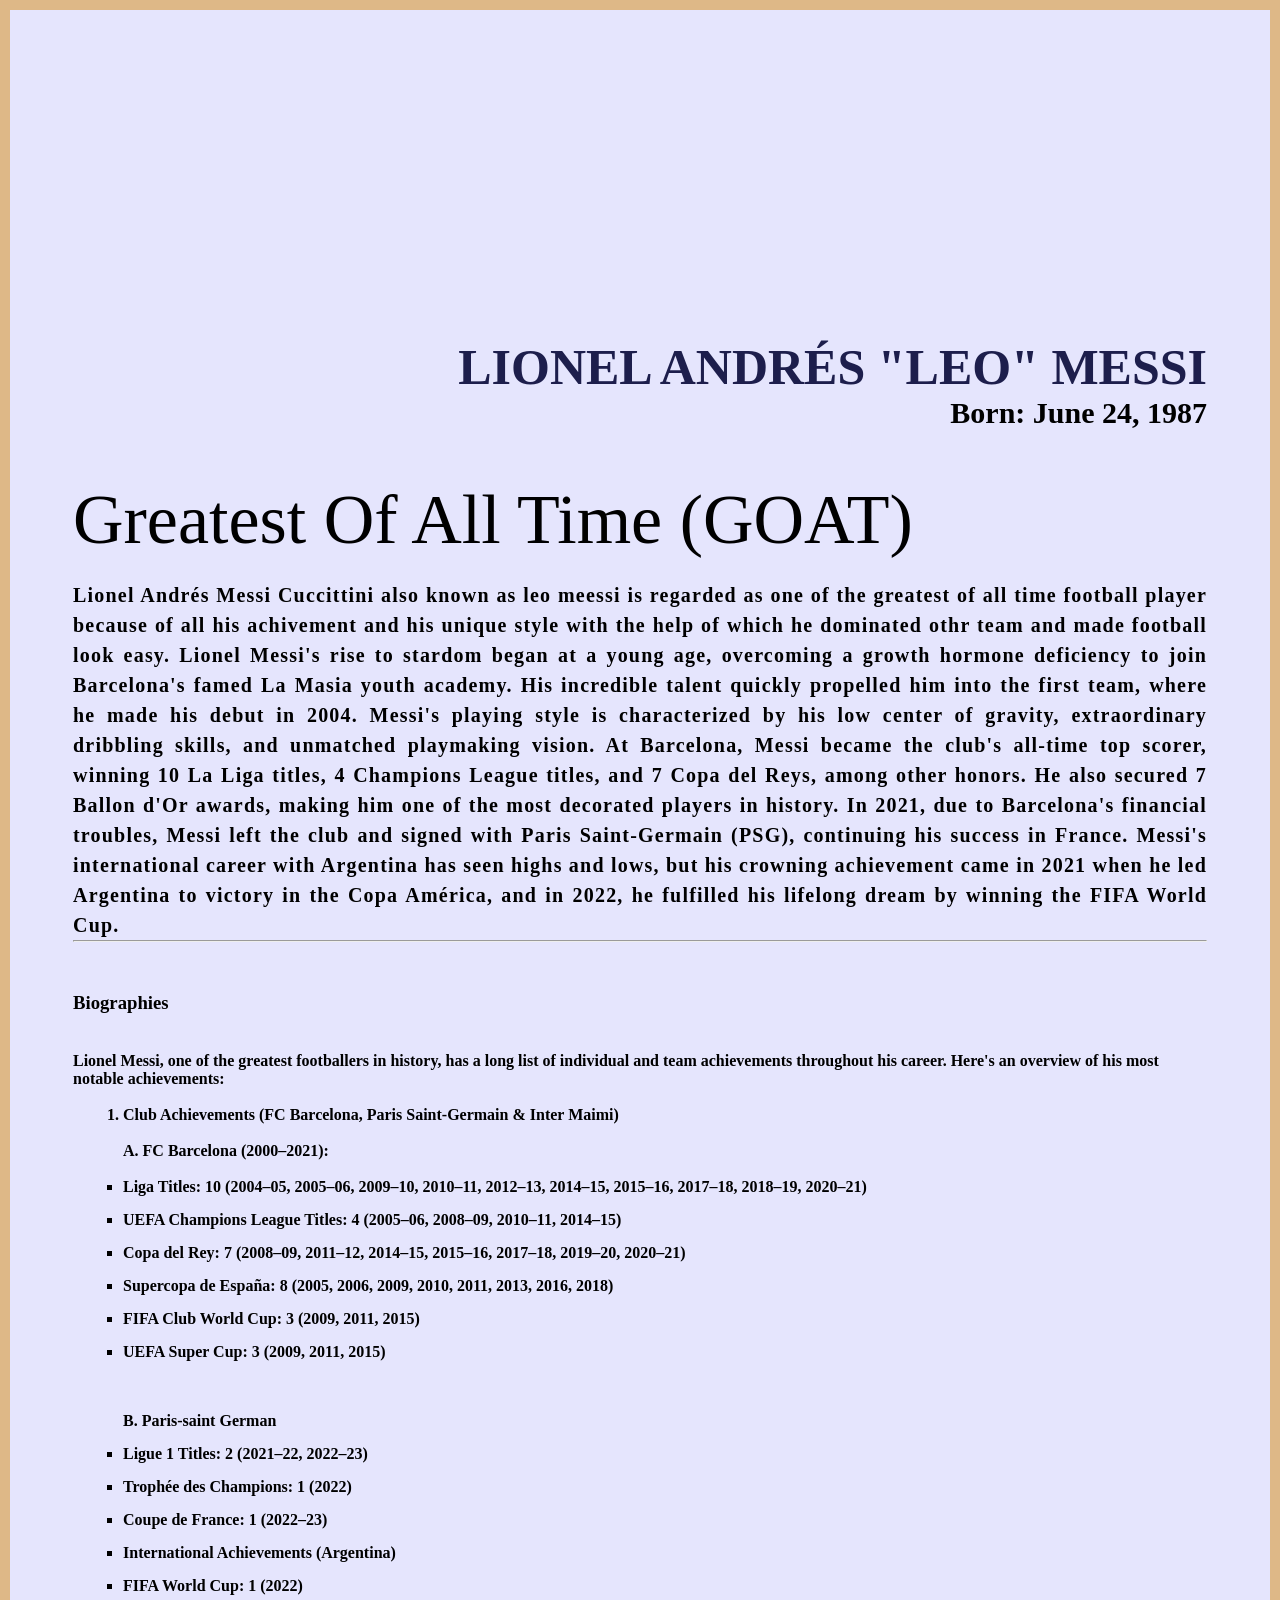
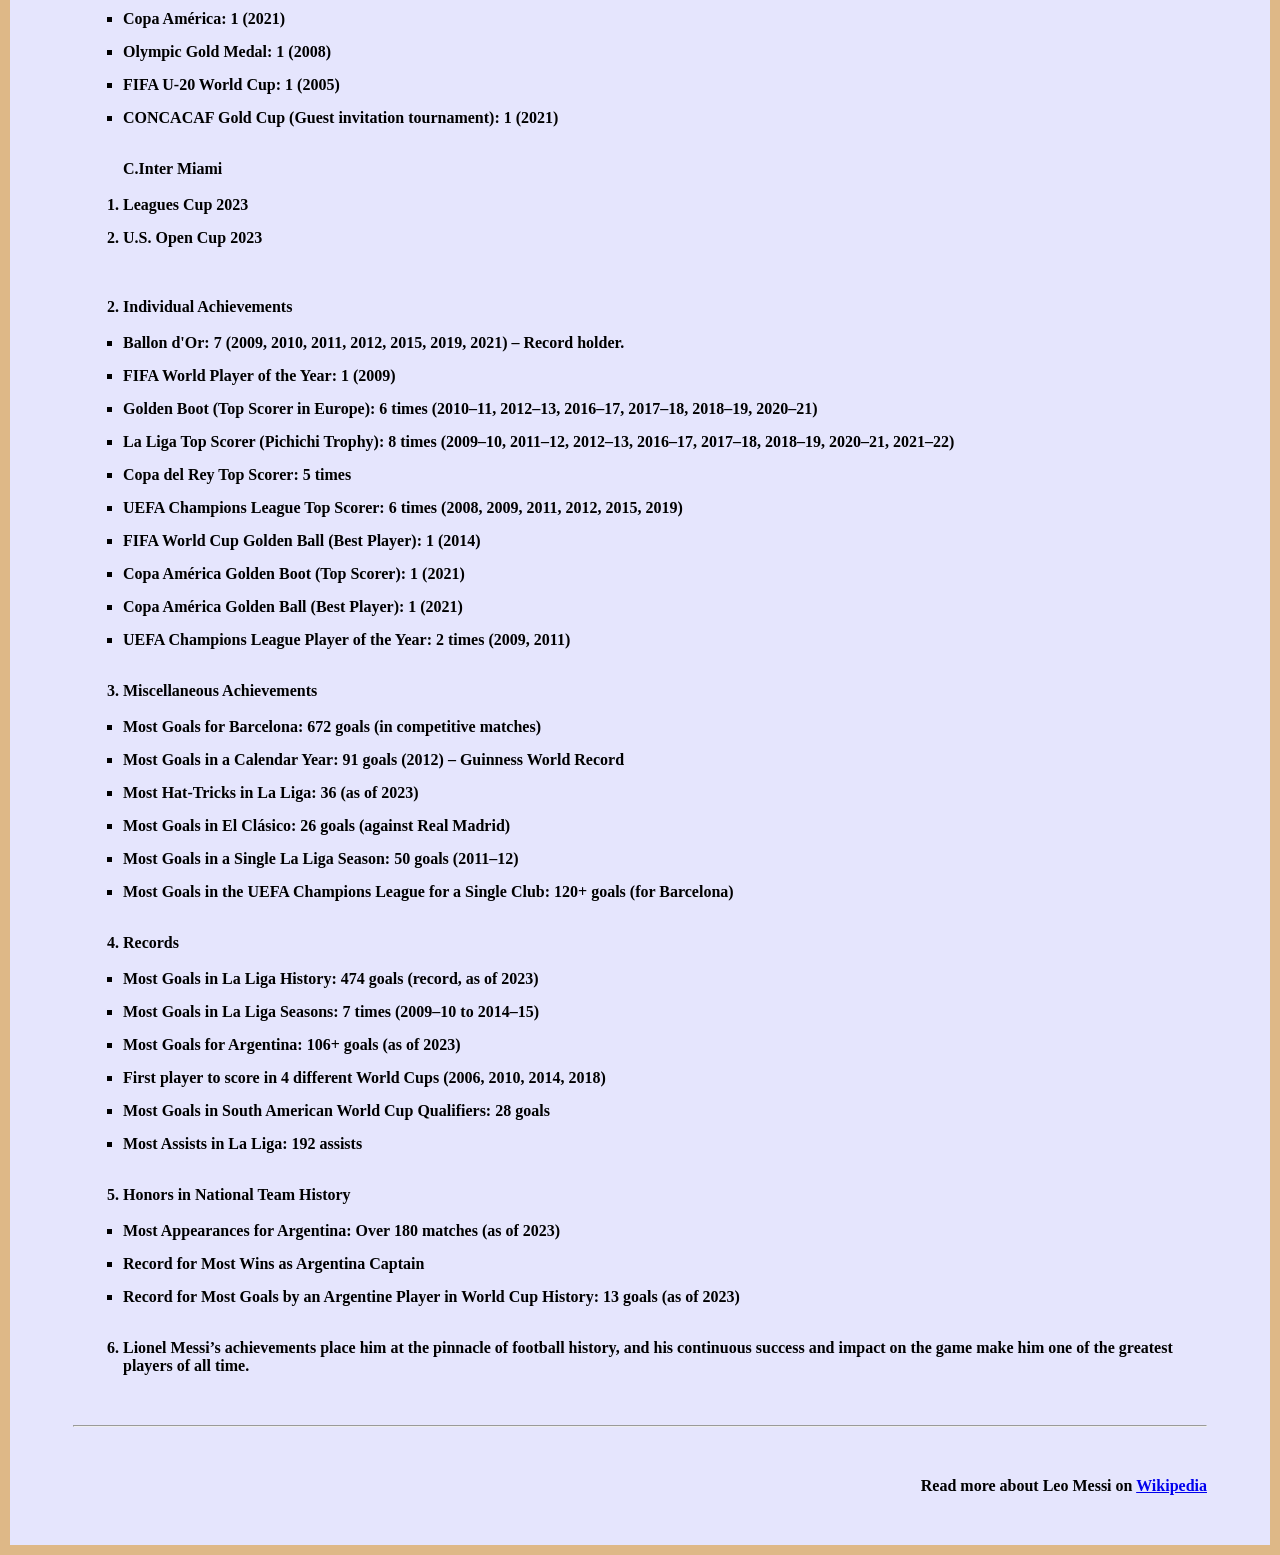
==== index.html @ f703ade4 "Add files via upload" ====
<!DOCTYPE html>
<html>
  <head>
    <meta name="viewport" content="width=device-width, initial-scale=1.0" />
    <title>Leo Messi Biography</title>
    <link rel="stylesheet" href="index.css" />
  </head>
  <body>
    <div class="container">
      <div class="content">
        <section class="top_section">
          <div class="image_container">
            <img src="c:\Users\dell\Desktop\Class\images (1).jfif" alt="tribute" />
          </div>
          <div>
            <h1>Lionel Andrés "Leo" Messi</h1>
            <h4>Born: June 24, 1987</h4>
          </div>
        </section>
        <section class="about_section">
          <h2>Greatest Of All Time (GOAT)</h2>
          <p>
            <b>Lionel Andrés Messi Cuccittini also known as leo meessi is regarded as one of the greatest of all time football player because of all his achivement and his unique style with the help of which he dominated othr team and made football look easy. Lionel Messi's rise to stardom began at a young age, overcoming a growth hormone deficiency to join Barcelona's famed La Masia youth academy. His incredible talent quickly propelled him into the first team, where he made his debut in 2004. Messi's playing style is characterized by his low center of gravity, extraordinary dribbling skills, and unmatched playmaking vision.
                At Barcelona, Messi became the club's all-time top scorer, winning 10 La Liga titles, 4 Champions League titles, and 7 Copa del Reys, among other honors. He also secured 7 Ballon d'Or awards, making him one of the most decorated players in history.
                In 2021, due to Barcelona's financial troubles, Messi left the club and signed with Paris Saint-Germain (PSG), continuing his success in France.
                Messi's international career with Argentina has seen highs and lows, but his crowning achievement came in 2021 when he led Argentina to victory in the Copa América, and in 2022, he fulfilled his lifelong dream by winning the FIFA World Cup.
          </p>
        </section>
        <hr>
        <section class="biography_section">
          <h3>Biographies</h3>
          <br>
          Lionel Messi, one of the greatest footballers in history, has a long list of individual and team achievements throughout his career. Here's an overview of his most notable achievements:
          <ul style="list-style-type: decimal;">
            <br>
            <li>
                Club Achievements (FC Barcelona, Paris Saint-Germain & Inter Maimi)
                <br><br>
                A. FC Barcelona (2000–2021):
                <br>
                <br>
            <ol style="list-style-type: square;">    
                <li>Liga Titles: 10 (2004–05, 2005–06, 2009–10, 2010–11, 2012–13, 2014–15, 2015–16, 2017–18, 2018–19, 2020–21)</li> 
               <li>UEFA Champions League Titles: 4 (2005–06, 2008–09, 2010–11, 2014–15)</li> 
                <li>Copa del Rey: 7 (2008–09, 2011–12, 2014–15, 2015–16, 2017–18, 2019–20, 2020–21)</li> 
                <li>Supercopa de España: 8 (2005, 2006, 2009, 2010, 2011, 2013, 2016, 2018)</li> 
                <li>FIFA Club World Cup: 3 (2009, 2011, 2015)</li> 
                <li>UEFA Super Cup: 3 (2009, 2011, 2015)</li> 
            </ol>
            <br><br>
            B. Paris-saint German
            </li>
            <ol style="list-style-type: square;">
            <li>
             Ligue 1 Titles: 2 (2021–22, 2022–23)</li>
             <li>Trophée des Champions: 1 (2022)</li>
            <li>Coupe de France: 1 (2022–23)</li>
            <li>International Achievements (Argentina)</li>
            <li>FIFA World Cup: 1 (2022)</li>
            <li>Copa América: 1 (2021)</li>
            <li>Olympic Gold Medal: 1 (2008)</li>
            <li>FIFA U-20 World Cup: 1 (2005)</li>
            <li>CONCACAF Gold Cup (Guest invitation tournament): 1 (2021)</li>
            </ol>
            <br>
            C.Inter Miami
            <br><br>
            <ol>
              <li>Leagues Cup 2023</li>
              <li>U.S. Open Cup 2023</li>
            </ol>
            <br><br>
            <li>
                Individual Achievements
                <br><br>
                <ol style="list-style-type: square;">
                <li> Ballon d'Or: 7 (2009, 2010, 2011, 2012, 2015, 2019, 2021) – Record holder.</li>
                <li>FIFA World Player of the Year: 1 (2009)</li>
                <li>Golden Boot (Top Scorer in Europe): 6 times (2010–11, 2012–13, 2016–17, 2017–18, 2018–19, 2020–21)</li>
                <li>La Liga Top Scorer (Pichichi Trophy): 8 times (2009–10, 2011–12, 2012–13, 2016–17, 2017–18, 2018–19, 2020–21, 2021–22)</li>
                <li>Copa del Rey Top Scorer: 5 times</li>
                <li>UEFA Champions League Top Scorer: 6 times (2008, 2009, 2011, 2012, 2015, 2019)</li>
                <li>FIFA World Cup Golden Ball (Best Player): 1 (2014)</li>
                <li>Copa América Golden Boot (Top Scorer): 1 (2021)</li>
                <li>Copa América Golden Ball (Best Player): 1 (2021)</li>
                <li>UEFA Champions League Player of the Year: 2 times (2009, 2011)</li>
                </ol>
            </li>
            <br>
            <li>
                Miscellaneous Achievements
                <br><br>
            <ol style="list-style-type: square;">
                <li>Most Goals for Barcelona: 672 goals (in competitive matches)</li>
                <li>Most Goals in a Calendar Year: 91 goals (2012) – Guinness World Record</li>
                <li>Most Hat-Tricks in La Liga: 36 (as of 2023)</li>
                <li>Most Goals in El Clásico: 26 goals (against Real Madrid)</li>
                <li>Most Goals in a Single La Liga Season: 50 goals (2011–12)</li>
                <li>Most Goals in the UEFA Champions League for a Single Club: 120+ goals (for Barcelona)</li>
            </ol>
            </li>
            <br>
            <li>
                Records
                <br><br>
            <ol style="list-style-type: square;">
            <li>Most Goals in La Liga History: 474 goals (record, as of 2023)</li>
            <li>Most Goals in La Liga Seasons: 7 times (2009–10 to 2014–15)</li>
            <li>Most Goals for Argentina: 106+ goals (as of 2023)</li>
            <li>First player to score in 4 different World Cups (2006, 2010, 2014, 2018)</li>
            <li>Most Goals in South American World Cup Qualifiers: 28 goals</li>
            <li>Most Assists in La Liga: 192 assists</li>
            </ol>
            </li>
            <br>
            <li>
                Honors in National Team History
                <br><br>
            <ol style="list-style-type: square;">
            <li>Most Appearances for Argentina: Over 180 matches (as of 2023)</li>
            <li>Record for Most Wins as Argentina Captain</li>
            <li>Record for Most Goals by an Argentine Player in World Cup History: 13 goals (as of 2023)</li>
            </ol>
            </li>
            <br>
            <li>
                Lionel Messi’s achievements place him at the pinnacle of football history, and his continuous success and impact on the game make him one of the greatest players of all time.
            </li>
          </ul>
        </section>
        <hr>
        <footer>
          <p style="text-align: right;">
            Read more about Leo Messi on
            <a href="https://en.wikipedia.org/wiki/Lionel_Messi">Wikipedia</a>
          </p>
        </footer>
      </div>
    </div>
  </body>
</html>
---- index.css ----
* {
    margin: 0;
    padding: 0;
    box-sizing: border-box;
}
.container {
    background-color: #e5e5fd;
    min-height: 100vh;
    border: 10px solid burlywood;
}
.content {
    max-width: 90%;
    margin: 0 auto;
}
.top_section {
    margin-top: 100px;
    display: flex;
    justify-content: space-between;
    align-items: flex-end;
  }  
  .top_section h1 {
    font-size: 50px;
    font-weight: bold;
    color: #1d1e4c;
    text-transform: uppercase;
  }
  .top_section h4 {
    font-size: 30px;
    text-align: end;
  }
  
  .image_container {
    border-radius: 50%;
    overflow: hidden;
  }
  .image_container,
img {
  width: 300px;
  height: 320px;
}
.about_section {
  margin-top: 50px;
}
.about_section h2 {
  font-size: 70px;
  font-weight: 400;
  margin-bottom: 20px;
}
.about_section p {
  font-size: 20px;
  line-height: 30px;
  letter-spacing: 1.2px;
  text-align: justify;
}
.biography_section {
  margin: 50px 0;
}
.biography_section h3 {
  margin-bottom: 20px;
}
.biography_section ul {
  margin-left: 50px;
}
.biography_section li {
  margin-bottom: 15px;
}

footer {
  margin: 50px 0;
}
footer p {
  text-align: end;
}
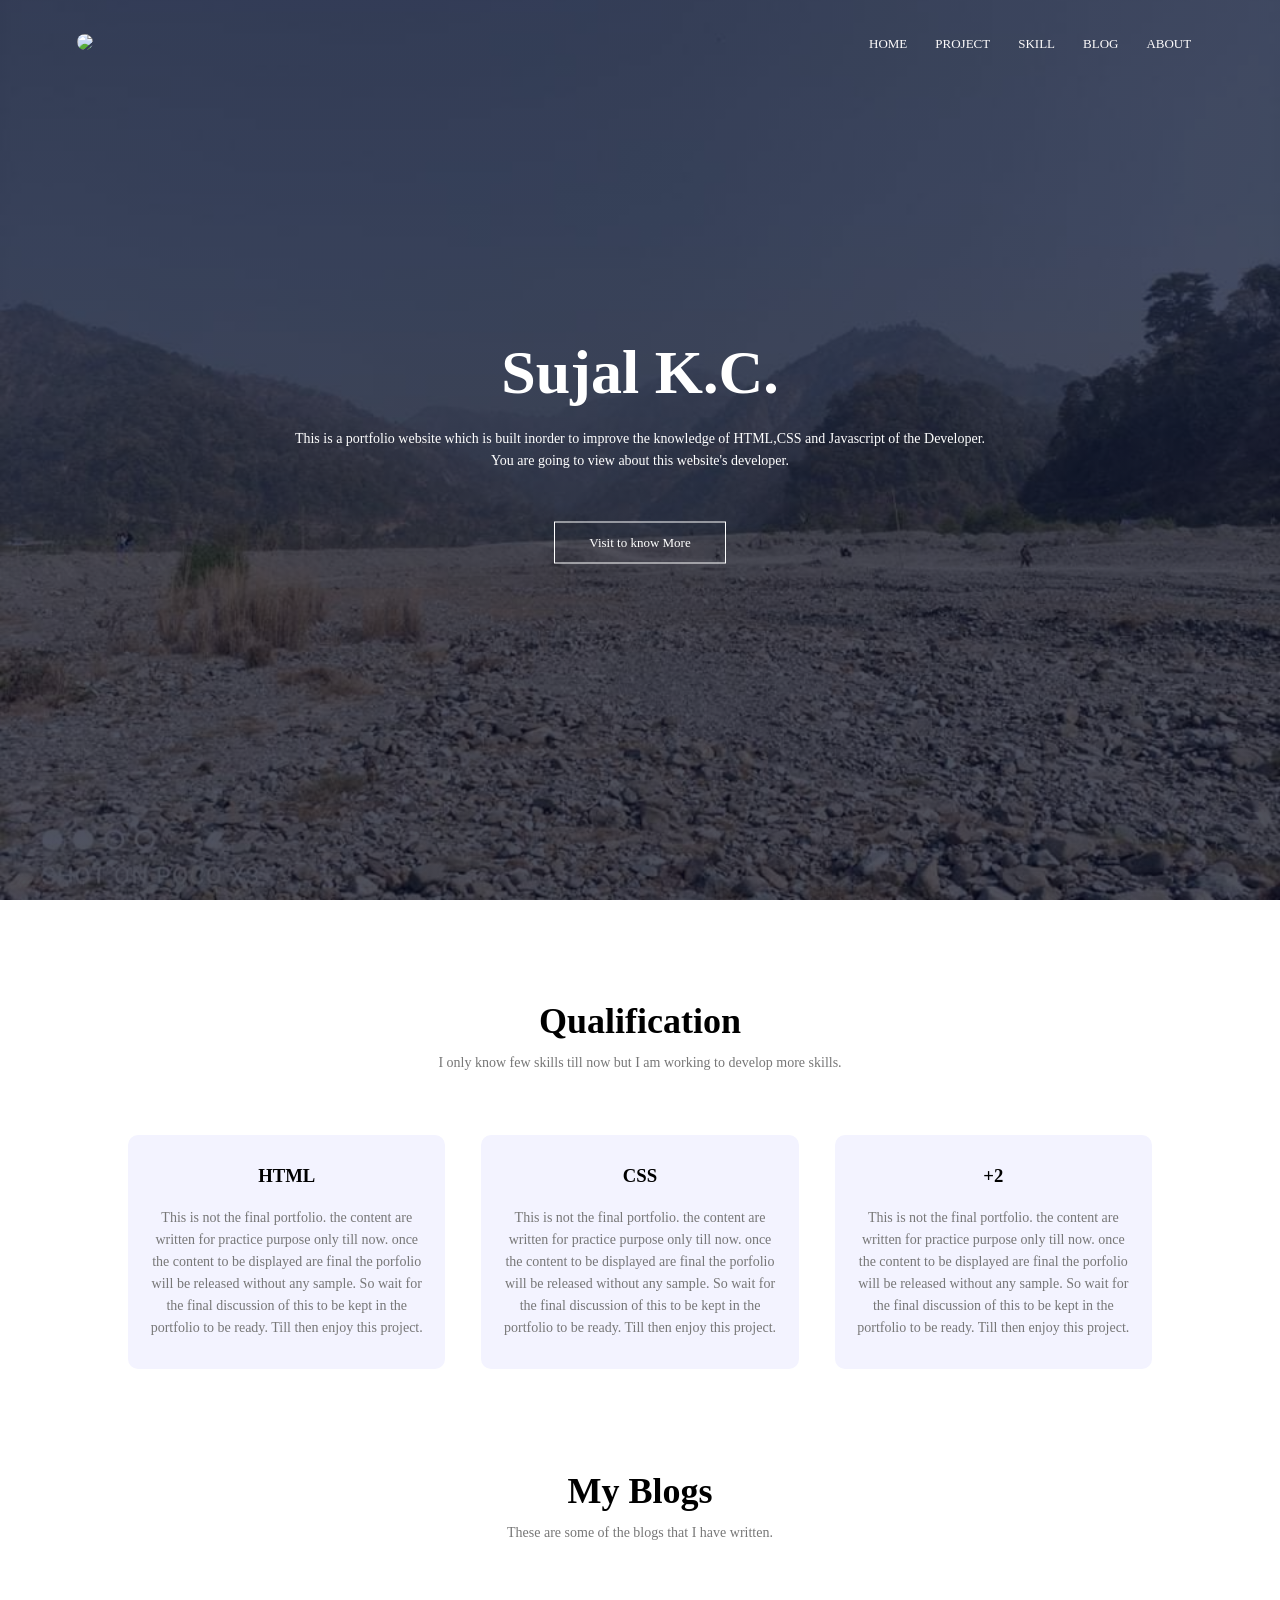
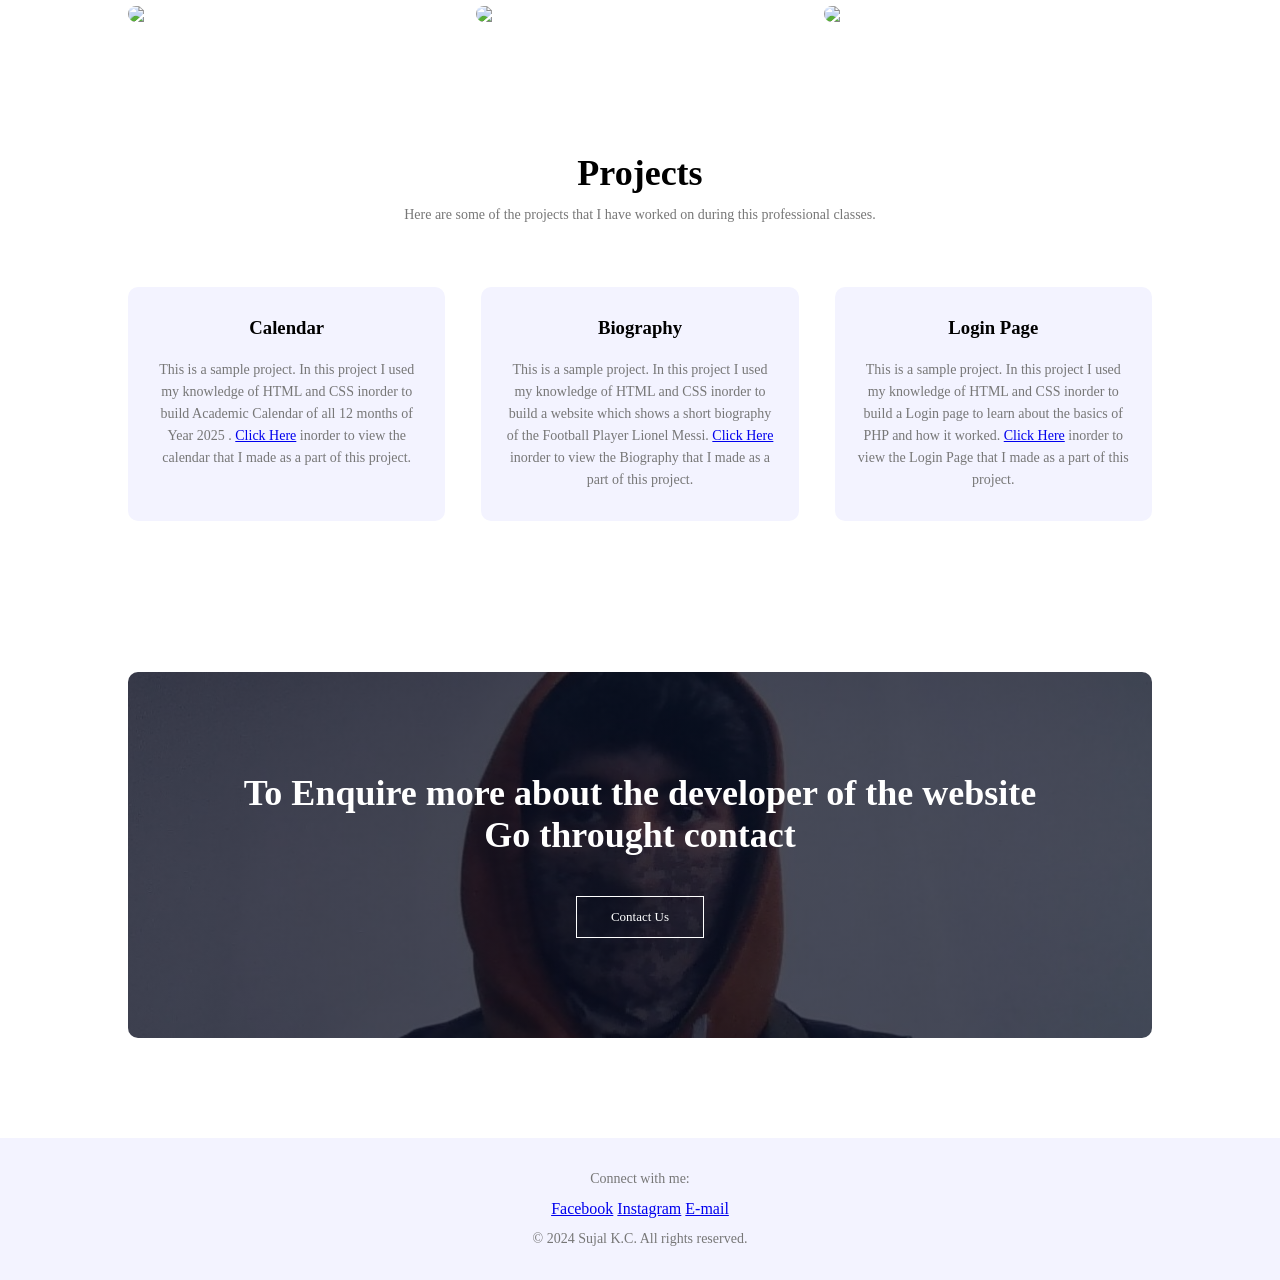
==== commit a4b7f1ad: "Revise index.html for portfolio website Updated the content and structure of the HTML file, changing" ====
--- a/index.html
+++ b/index.html
@@ -1,141 +1,156 @@
 <!DOCTYPE html>
 <html>
-  <head>
-    <meta name="viewport" content="width=device-width, initial-scale=1.0" />
-    <title>Leo Messi Biography</title>
-    <link rel="stylesheet" href="index.css" />
-  </head>
-  <body>
-    <div class="container">
-      <div class="content">
-        <section class="top_section">
-          <div class="image_container">
-            <img src="c:\Users\dell\Desktop\Class\images (1).jfif" alt="tribute" />
-          </div>
-          <div>
-            <h1>Lionel Andrés "Leo" Messi</h1>
-            <h4>Born: June 24, 1987</h4>
-          </div>
-        </section>
-        <section class="about_section">
-          <h2>Greatest Of All Time (GOAT)</h2>
-          <p>
-            <b>Lionel Andrés Messi Cuccittini also known as leo meessi is regarded as one of the greatest of all time football player because of all his achivement and his unique style with the help of which he dominated othr team and made football look easy. Lionel Messi's rise to stardom began at a young age, overcoming a growth hormone deficiency to join Barcelona's famed La Masia youth academy. His incredible talent quickly propelled him into the first team, where he made his debut in 2004. Messi's playing style is characterized by his low center of gravity, extraordinary dribbling skills, and unmatched playmaking vision.
-                At Barcelona, Messi became the club's all-time top scorer, winning 10 La Liga titles, 4 Champions League titles, and 7 Copa del Reys, among other honors. He also secured 7 Ballon d'Or awards, making him one of the most decorated players in history.
-                In 2021, due to Barcelona's financial troubles, Messi left the club and signed with Paris Saint-Germain (PSG), continuing his success in France.
-                Messi's international career with Argentina has seen highs and lows, but his crowning achievement came in 2021 when he led Argentina to victory in the Copa América, and in 2022, he fulfilled his lifelong dream by winning the FIFA World Cup.
-          </p>
-        </section>
-        <hr>
-        <section class="biography_section">
-          <h3>Biographies</h3>
-          <br>
-          Lionel Messi, one of the greatest footballers in history, has a long list of individual and team achievements throughout his career. Here's an overview of his most notable achievements:
-          <ul style="list-style-type: decimal;">
-            <br>
-            <li>
-                Club Achievements (FC Barcelona, Paris Saint-Germain & Inter Maimi)
-                <br><br>
-                A. FC Barcelona (2000–2021):
-                <br>
-                <br>
-            <ol style="list-style-type: square;">    
-                <li>Liga Titles: 10 (2004–05, 2005–06, 2009–10, 2010–11, 2012–13, 2014–15, 2015–16, 2017–18, 2018–19, 2020–21)</li> 
-               <li>UEFA Champions League Titles: 4 (2005–06, 2008–09, 2010–11, 2014–15)</li> 
-                <li>Copa del Rey: 7 (2008–09, 2011–12, 2014–15, 2015–16, 2017–18, 2019–20, 2020–21)</li> 
-                <li>Supercopa de España: 8 (2005, 2006, 2009, 2010, 2011, 2013, 2016, 2018)</li> 
-                <li>FIFA Club World Cup: 3 (2009, 2011, 2015)</li> 
-                <li>UEFA Super Cup: 3 (2009, 2011, 2015)</li> 
-            </ol>
-            <br><br>
-            B. Paris-saint German
-            </li>
-            <ol style="list-style-type: square;">
-            <li>
-             Ligue 1 Titles: 2 (2021–22, 2022–23)</li>
-             <li>Trophée des Champions: 1 (2022)</li>
-            <li>Coupe de France: 1 (2022–23)</li>
-            <li>International Achievements (Argentina)</li>
-            <li>FIFA World Cup: 1 (2022)</li>
-            <li>Copa América: 1 (2021)</li>
-            <li>Olympic Gold Medal: 1 (2008)</li>
-            <li>FIFA U-20 World Cup: 1 (2005)</li>
-            <li>CONCACAF Gold Cup (Guest invitation tournament): 1 (2021)</li>
-            </ol>
-            <br>
-            C.Inter Miami
-            <br><br>
-            <ol>
-              <li>Leagues Cup 2023</li>
-              <li>U.S. Open Cup 2023</li>
-            </ol>
-            <br><br>
-            <li>
-                Individual Achievements
-                <br><br>
-                <ol style="list-style-type: square;">
-                <li> Ballon d'Or: 7 (2009, 2010, 2011, 2012, 2015, 2019, 2021) – Record holder.</li>
-                <li>FIFA World Player of the Year: 1 (2009)</li>
-                <li>Golden Boot (Top Scorer in Europe): 6 times (2010–11, 2012–13, 2016–17, 2017–18, 2018–19, 2020–21)</li>
-                <li>La Liga Top Scorer (Pichichi Trophy): 8 times (2009–10, 2011–12, 2012–13, 2016–17, 2017–18, 2018–19, 2020–21, 2021–22)</li>
-                <li>Copa del Rey Top Scorer: 5 times</li>
-                <li>UEFA Champions League Top Scorer: 6 times (2008, 2009, 2011, 2012, 2015, 2019)</li>
-                <li>FIFA World Cup Golden Ball (Best Player): 1 (2014)</li>
-                <li>Copa América Golden Boot (Top Scorer): 1 (2021)</li>
-                <li>Copa América Golden Ball (Best Player): 1 (2021)</li>
-                <li>UEFA Champions League Player of the Year: 2 times (2009, 2011)</li>
-                </ol>
-            </li>
-            <br>
-            <li>
-                Miscellaneous Achievements
-                <br><br>
-            <ol style="list-style-type: square;">
-                <li>Most Goals for Barcelona: 672 goals (in competitive matches)</li>
-                <li>Most Goals in a Calendar Year: 91 goals (2012) – Guinness World Record</li>
-                <li>Most Hat-Tricks in La Liga: 36 (as of 2023)</li>
-                <li>Most Goals in El Clásico: 26 goals (against Real Madrid)</li>
-                <li>Most Goals in a Single La Liga Season: 50 goals (2011–12)</li>
-                <li>Most Goals in the UEFA Champions League for a Single Club: 120+ goals (for Barcelona)</li>
-            </ol>
-            </li>
-            <br>
-            <li>
-                Records
-                <br><br>
-            <ol style="list-style-type: square;">
-            <li>Most Goals in La Liga History: 474 goals (record, as of 2023)</li>
-            <li>Most Goals in La Liga Seasons: 7 times (2009–10 to 2014–15)</li>
-            <li>Most Goals for Argentina: 106+ goals (as of 2023)</li>
-            <li>First player to score in 4 different World Cups (2006, 2010, 2014, 2018)</li>
-            <li>Most Goals in South American World Cup Qualifiers: 28 goals</li>
-            <li>Most Assists in La Liga: 192 assists</li>
-            </ol>
-            </li>
-            <br>
-            <li>
-                Honors in National Team History
-                <br><br>
-            <ol style="list-style-type: square;">
-            <li>Most Appearances for Argentina: Over 180 matches (as of 2023)</li>
-            <li>Record for Most Wins as Argentina Captain</li>
-            <li>Record for Most Goals by an Argentine Player in World Cup History: 13 goals (as of 2023)</li>
-            </ol>
-            </li>
-            <br>
-            <li>
-                Lionel Messi’s achievements place him at the pinnacle of football history, and his continuous success and impact on the game make him one of the greatest players of all time.
-            </li>
-          </ul>
-        </section>
-        <hr>
-        <footer>
-          <p style="text-align: right;">
-            Read more about Leo Messi on
-            <a href="https://en.wikipedia.org/wiki/Lionel_Messi">Wikipedia</a>
-          </p>
-        </footer>
-      </div>
+<head>
+    <meta name="viewport" content="with=device-width, initial-scale= 1.0">
+    <title>Sujal K.C.</title>
+    <link rel="stylesheet" href="Sujal portfolio.css">
+</head>
+<body>
+     <section class="header" id="home">
+        <nav clas="fix">
+            <a href="sujal portfolio.html"><img src="c:\Users\dell\Desktop\Class\portfolio\portfoilologo.jpeg"></a>
+            <div class="nav-links">
+                <ul>
+                    <li><a href="#home">HOME</a></li>
+                    <li><a href="#project">PROJECT</a></li>
+                    <li><a href="#skill">SKILL</a></li>
+                    <li><a href="#blog">BLOG</a></li>
+                    <li><a href="#about">ABOUT</a></li>
+                </ul>
+            </div>
+        </nav>
+    </nav>
+     <div class="text-box">
+            <h1>Sujal K.C.</h1>
+            <p>This is a   portfolio website which is built inorder to improve the knowledge of HTML,CSS and Javascript of the Developer.
+                <br>You are going to view about this website's developer.</p>
+            <a href="#skill" class="hero-btn">Visit to know More</a>
     </div>
-  </body>
-</html>+</section>
+
+<!-----SKILLS----->
+
+<section class="SKILL" id="skill">
+    <h1>Qualification</h1>
+    <p>I only know few skills till now but I am working to develop more skills.</p>
+
+    <div class="row">
+        <div class="course-col">
+            <h3>HTML</h3>
+            <p>This is not the final portfolio. the content are written for practice purpose only till now. 
+                once the content to be displayed are final the porfolio will be released without any sample. 
+                So wait for the final discussion of this to be kept in the portfolio to be ready. Till then enjoy this project.</p>
+        </div>
+        <div class="course-col">
+            <h3>CSS</h3>
+            <p>This is not the final portfolio. the content are written for practice purpose only till now. 
+                once the content to be displayed are final the porfolio will be released without any sample. 
+                So wait for the final discussion of this to be kept in the portfolio to be ready. Till then enjoy this project.</p>
+        </div>
+        <div class="course-col">
+            <h3>+2</h3>
+            <p>This is not the final portfolio. the content are written for practice purpose only till now. 
+                once the content to be displayed are final the porfolio will be released without any sample. 
+                So wait for the final discussion of this to be kept in the portfolio to be ready. Till then enjoy this project.</p>
+        </div>
+    </div>
+</section>
+
+<!----BLOGS----->
+<section class="BLOGS" id="blog">
+    <h1>My Blogs</h1>
+    <p>These are some of the blogs that I have written.</p>
+    <div class="row">
+        <div class="blogs-col">
+            <img src="c:\Users\dell\Desktop\Class\portfolio\blogprofile.jpg">
+            <div class="layer">
+                <h3>Profile</h3>
+            </div>
+        </div>
+        <div class="blogs-col">
+            <img src="c:\Users\dell\Desktop\Class\portfolio\blogs1.jpg">
+            <div class="layer">
+                <h3>My Thoughts</h3>
+            </div>
+        </div>
+        <div class="blogs-col">
+            <img src="c:\Users\dell\Desktop\Class\portfolio\blogs2.jpg">
+            <div class="layer">
+                <h3>My Work</h3>
+            </div>
+        </div>
+    </div>
+</section>
+
+<!------PROJECT----->
+<section class="PROJECT" id="project">
+        <h1>Projects</h1>
+        <p>Here are some of the projects that I have worked on during this professional classes.</p>
+        <div class="row">
+            <div class="course-col">
+                <h3>Calendar</h3>
+                <p>This is a sample project. In this project I used my knowledge of HTML and CSS inorder to build 
+                    Academic Calendar of all 12 months of Year 2025 . <a href="calender.html" target="_blank">
+                        Click Here</a> inorder to view the calendar that I made as a part of this project.</p>
+            </div>
+                <div class="course-col">
+                    <h3>Biography</h3>
+                    <p>This is a sample project. In this project I used my knowledge of HTML and CSS inorder to 
+                        build a website which shows a short biography of the Football Player Lionel Messi. 
+                        <a href="biography.html" target="_blank">Click Here</a> inorder to view the Biography 
+                        that I made as a part of this project.</p>
+                </div>
+                    <div class="course-col">
+                        <h3>Login Page</h3>
+                        <p>This is a sample project. In this project I used my knowledge of HTML and CSS inorder to build 
+                            a Login page to learn about the basics of PHP and how it worked. <a href="login page.html" target="_blank">
+                                Click Here</a> inorder to view the Login Page that I made as a part of this project.</p>
+                    </div>
+
+</section>
+
+<!-----Contact------>
+<section class="cta" id="about">
+    <h1>To Enquire more about the developer of the website<br>Go throught contact </h1>
+    <a href="#footer" class="hero-btn">Contact Us</a>
+</section>
+
+<!-----Scroll Button----->
+<div id="scrollToTopBtn" class="scroll-to-top">
+   ↑
+</div>
+<script>
+    // Get the button
+    const scrollToTopBtn = document.getElementById("scrollToTopBtn");
+
+    // When the user scrolls down 20px from the top of the document, show the button
+    window.onscroll = function() {
+        if (document.body.scrollTop > 20 || document.documentElement.scrollTop > 20) {
+            scrollToTopBtn.style.display = "block";
+        } else {
+            scrollToTopBtn.style.display = "none";
+        }
+    };
+
+    // When the user clicks on the button, scroll to the top of the document
+    scrollToTopBtn.onclick = function() {
+        window.scrollTo({ top: 0, behavior: 'smooth' });
+    };
+</script>
+
+
+<!---Footer---->
+
+<section class="footer" id="footer">
+ <footer>
+    <p>Connect with me:</p>
+    <a href="https://www.facebook.com/Sujalkc30" target="_blank">Facebook</a>
+    <a href="https://www.instagram.com/k.c.sujal/" target="_blank">Instagram</a>
+    <!--<a href="https://www.youtube.com/@kcsujal" target="_blank">Youtube</a>-->
+    <a href="mailto:kcsujal2878@gmail.com">E-mail</a>
+    <p>© 2024 Sujal K.C. All rights reserved.</p>
+ </footer>
+</section>
+
+</body>
+</html>
--- a/Sujal portfolio.css
+++ b/Sujal portfolio.css
@@ -0,0 +1,301 @@
+*{
+  margin: 0;
+  padding: 0;
+}
+
+.header{
+  min-height: 100vh;
+  width: 100%;
+  background-image:linear-gradient(rgba(4,9,30,0.7),rgba(4,9,30,0.7)),url(portfolio/background.jpg);
+  background-position: center;
+  background-size: cover;
+  position: relative;
+}
+
+.nav-links{
+  flex: 1;
+  text-align: right;
+}
+nav{
+  display: flex;
+  padding: 2% 6%;
+  justify-content: space-between;
+  align-items: center;
+}
+
+nav img{
+  width: 60px;
+  border-radius: 50%;
+}
+
+.nav-links ul li{
+  list-style: none;
+  display: inline-block;
+  padding: 8px 12px;
+  position: relative;
+}
+
+.nav-links ul li a{
+  color: rgb(253, 251, 251);
+  text-decoration: none;
+  font-size: 13px;
+
+}
+.nav-links ul li::after{
+  content: '';
+  width: 0%;
+  height: 2px;
+  background: #1010ab;
+  display: block;
+  margin: auto;
+  transition: 0.5s;
+}
+.nav-links ul li:hover::after{
+  width: 100%;
+}
+.text-box{
+  width: 90%;
+  color: #fff;
+  position: absolute;
+  top: 50%;
+  left: 50%;
+  transform: translate(-50%,-50%);
+  text-align: center;
+}
+.text-box h1{
+  font-size: 62px;
+}
+.text-box p{
+  margin: 10px 0 40px;
+  font-size: 14px;
+  color: white;
+}
+.hero-btn{
+  display: inline-block;
+  text-decoration: none;
+  color: white;
+  border: 1px solid white;
+  padding: 12px 34px;
+  font-size: 13px;
+  background: transparent;
+  position: relative;
+  cursor: pointer;
+}
+.hero-btn:hover{
+  border: 1px solid #1010ab;
+  background: #1010ab;
+  transition: 1s;
+}
+/*
+@media(max-width:700px){
+  .text-box h1{
+      font-size: 20px;
+  }
+  .nav-links ul li{
+      display: block;
+  }
+  .nav-links{
+      position: absolute;
+      background: #101010;
+      height: 100vh;
+      width: 200px;
+      top: 0;
+      right: 0;
+      text-align: left;
+      z-index: 2;
+  }
+  nav.fa{
+    display: block;
+    color: #fff;
+    margin: 10px;
+    font-size: 22px;
+    cursor: pointer;
+  }
+
+}
+
+/*----SKIILS------*/
+
+.SKILL{
+  width: 80%;
+  margin: auto;
+  text-align: center;
+  padding-top: 100px;
+}
+h1{
+  font-size: 36px;
+  font-weight: 600;
+}
+p{
+  color: #777;
+  font-size: 14px;
+  font-weight: 300;
+  line-height: 22px;
+  padding: 10px;
+}
+.row{
+  margin-top: 5%;
+  display: flex;
+  justify-content: space-between;
+}
+.course-col{
+  flex-basis: 31%;
+  background: #f3f3ff;
+  border-radius: 10px;
+  margin-bottom: 5%;
+  padding: 20px 12px;
+  box-sizing: border-box;
+  transition: 0.5s;
+}
+h3{
+  text-align: center;
+  font-weight: 600;
+  margin: 10px 0 ;
+}
+.course-col:hover{
+  box-shadow: 0 0 20px 0px rgba(0,0,0,0.2);
+}
+/*
+@media(max-width: 700px){
+  .row{
+    flex-direction: column;
+  }
+}
+*/
+
+/*-------BLOGS-----*/
+.BLOGS{
+  width: 80%;
+  margin: auto;
+  text-align: center;
+  padding-top: 50px;
+}
+.blogs-col{
+  flex-basis: 32%;
+  border-radius: 10px;
+  margin-bottom: 30px;
+  position: relative;
+  overflow: hidden;
+}
+.blogs-col img{
+  width: 100%;
+  display: block;
+}
+.layer{
+  background: transparent;
+  height: 100%;
+  width: 100%;
+  position: absolute;
+  top: 0;
+  left: 0;
+  transition: 0.5s;
+}
+.layer:hover{
+  background: rgba(0, 0, 222, 0.7);
+}
+.layer h3{
+  width: 100%;
+  font-weight: 500;
+  color: #fff;
+  font-size: 26px;
+  bottom: 0;
+  left: 50%;
+  transform: translateX(-50%);
+  position: absolute;
+  opacity: 0;
+  transition: 0.5s;
+}
+.layer:hover  h3{
+  bottom: 49%;
+  opacity: 1;
+}
+/*----Projects---*/
+.PROJECT{
+  width: 80%;
+  margin: auto;
+  text-align: center;
+  padding-top: 100px;
+}
+h1{
+  font-size: 36px;
+  font-weight: 600;
+}
+p{
+  color: #777;
+  font-size: 14px;
+  font-weight: 300;
+  line-height: 22px;
+  padding: 10px;
+}
+.row{
+  margin-top: 5%;
+  display: flex;
+  justify-content: space-between;
+}
+.course-col{
+  flex-basis: 31%;
+  background: #f3f3ff;
+  border-radius: 10px;
+  margin-bottom: 5%;
+  padding: 20px 12px;
+  box-sizing: border-box;
+  transition: 0.5s;
+}
+h3{
+  text-align: center;
+  font-weight: 600;
+  margin: 10px 0 ;
+}
+.course-col:hover{
+  box-shadow: 0 0 20px 0px rgba(0,0,0,0.2);
+}
+
+
+/*-------contact------*/
+.cta{
+  margin: 100px auto;
+  width: 80%;
+  background-image:linear-gradient(rgba(4,9,30,0.7),rgba(4,9,30,0.7)),url(portfolio/background2.jpg);
+  background-position: center;
+  background-size: cover;
+  position: relative;
+  border-radius: 10px;
+  text-align: center;
+  padding: 100px 0;
+}
+.cta h1{
+  color: white;
+  margin-bottom: 40px;
+  padding: 0;
+}
+
+
+/*----footer-----*/
+.footer{
+  padding: 30px 0;
+  background-color: #f3f3ff; 
+  padding: 20px; 
+  text-align: center;
+}
+
+.scroll-to-top {
+  position: fixed;
+  bottom: 20px;
+  right: 20px;
+  background-color: #1010ab;
+  color: white;
+  border: none;
+  border-radius: 50%;
+  width: 50px;
+  height: 50px;
+  display: none;
+  justify-content: center;
+  align-items: center;
+  font-size: 30px;
+  cursor: pointer;
+  text-align: center;
+}
+
+.scroll-to-top:hover {
+  background-color: rgba(0, 0, 222, 0.7);
+}
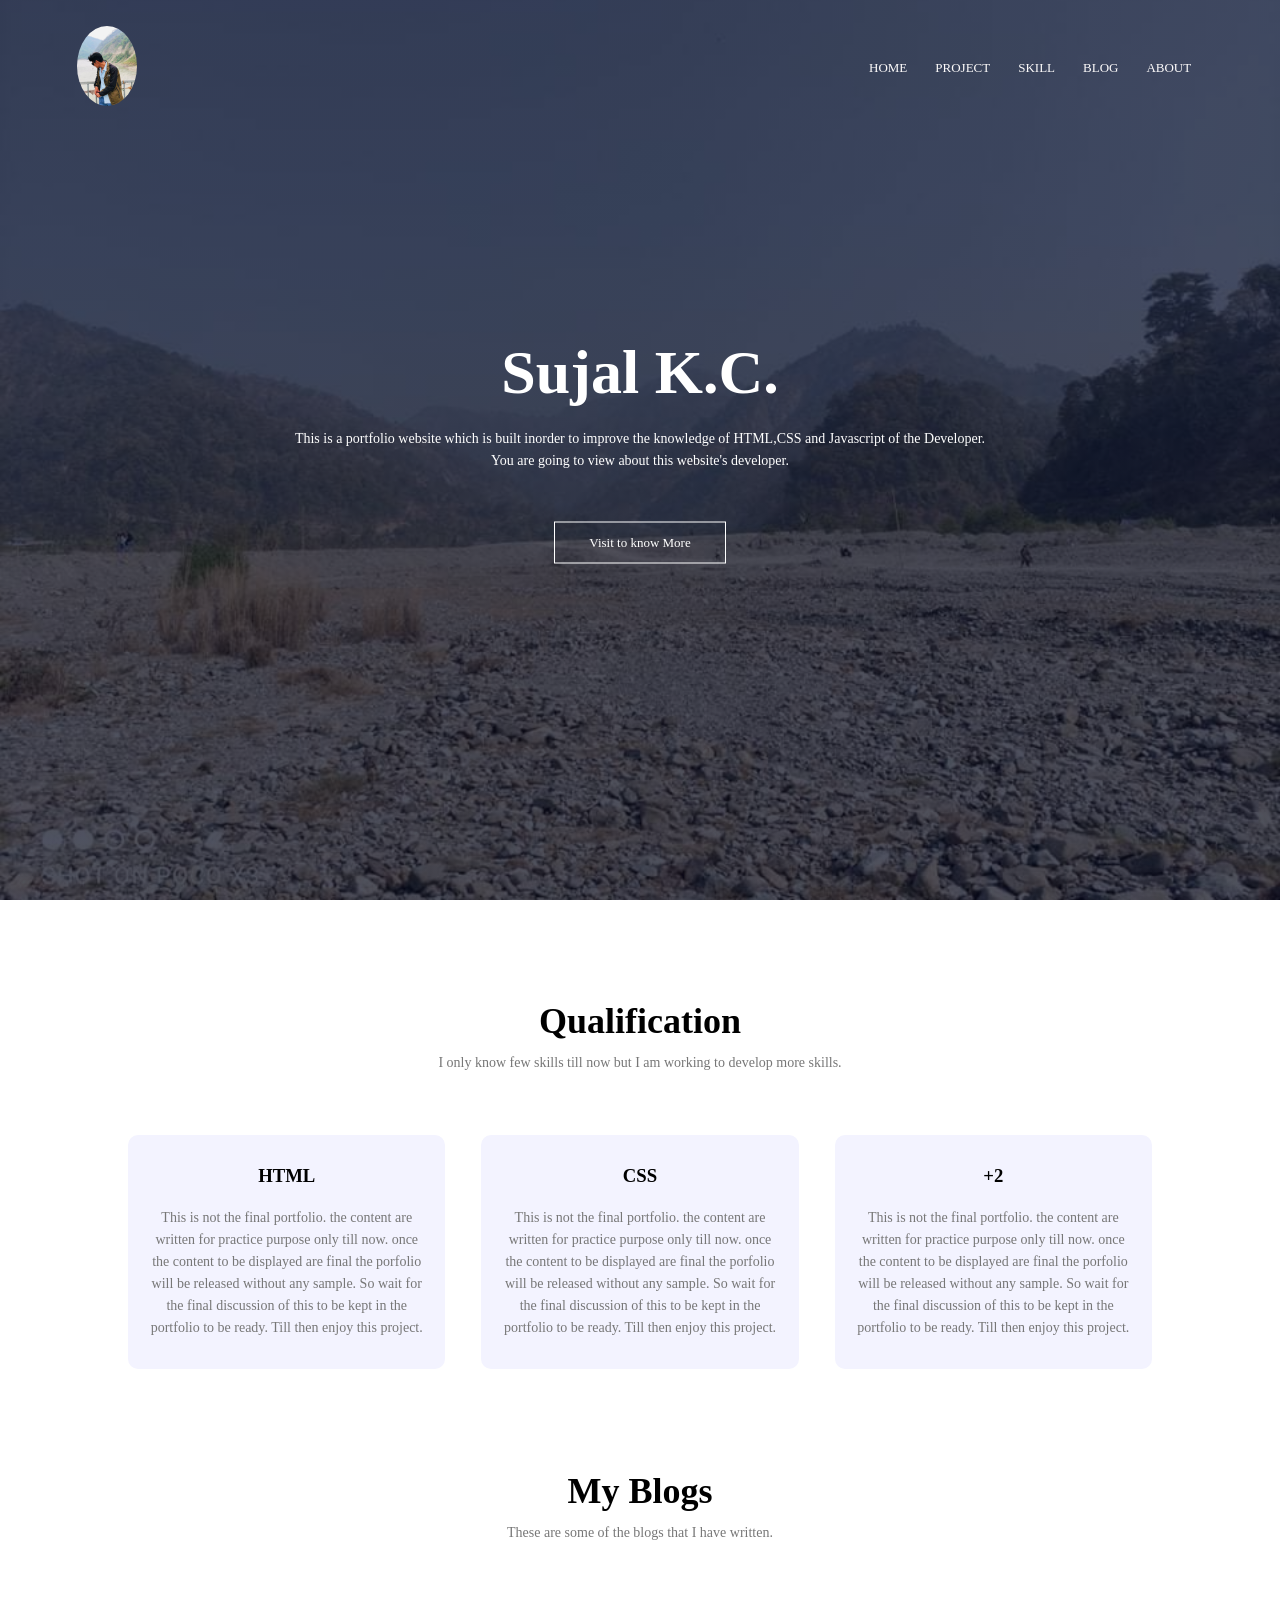
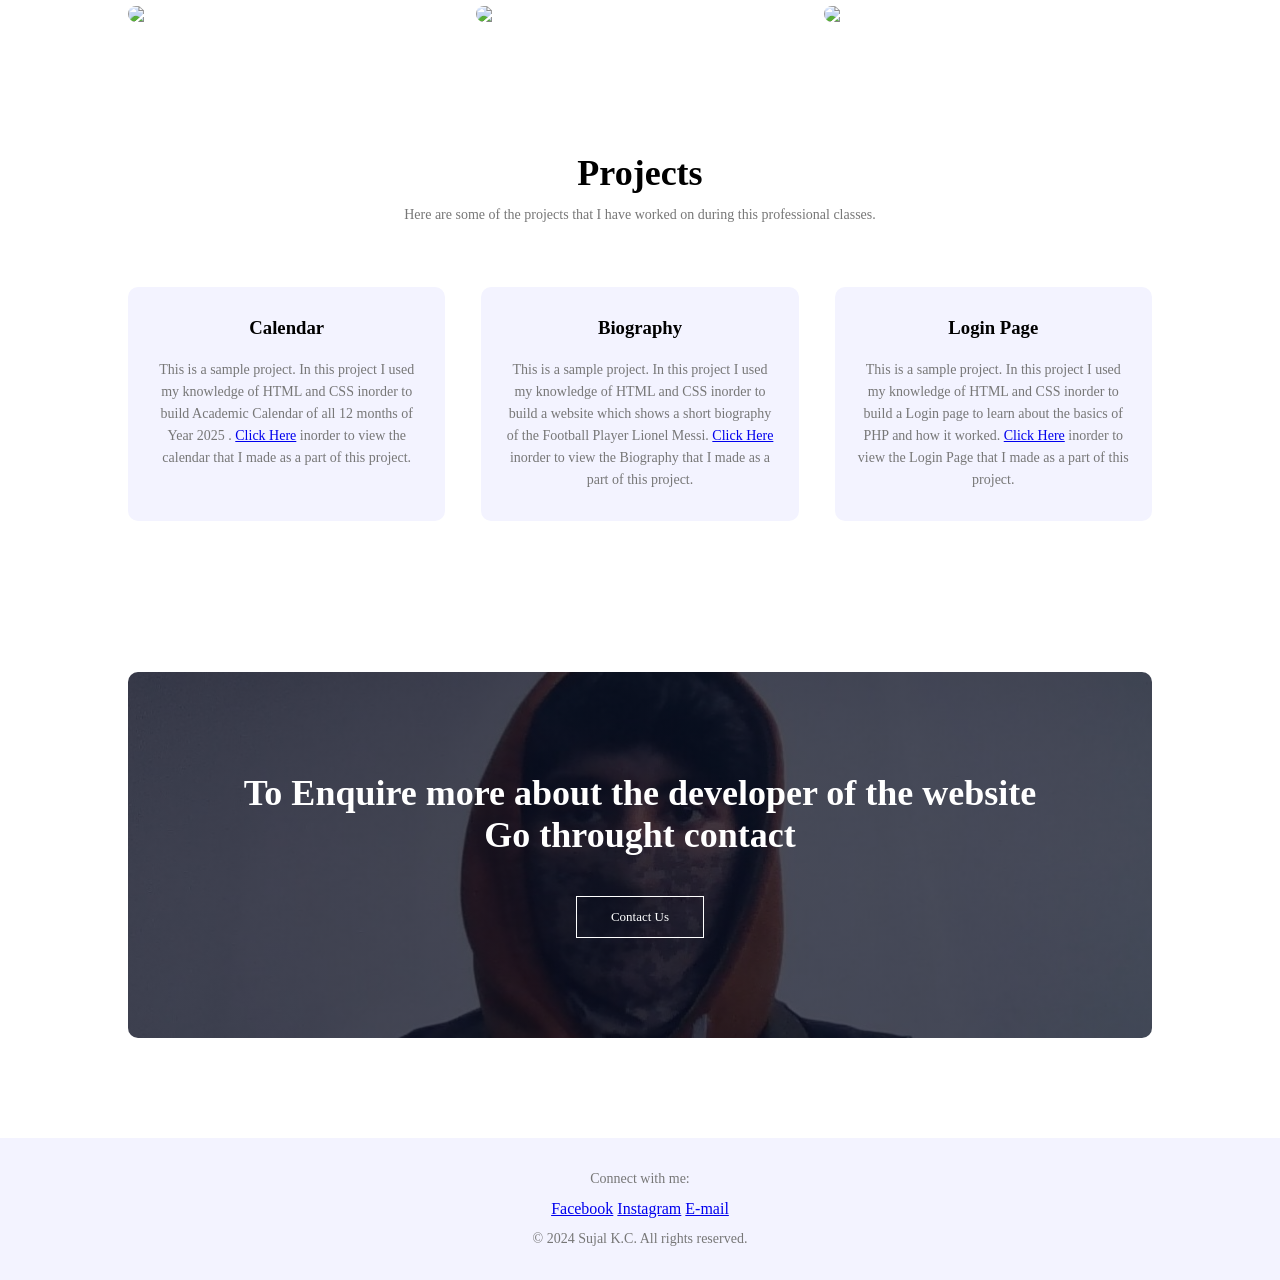
==== commit 5fb5a4c0: "Update index.html" ====
--- a/index.html
+++ b/index.html
@@ -3,12 +3,12 @@
 <head>
     <meta name="viewport" content="with=device-width, initial-scale= 1.0">
     <title>Sujal K.C.</title>
-    <link rel="stylesheet" href="Sujal portfolio.css">
+    <link rel="stylesheet" href="index.css">
 </head>
 <body>
      <section class="header" id="home">
         <nav clas="fix">
-            <a href="sujal portfolio.html"><img src="c:\Users\dell\Desktop\Class\portfolio\portfoilologo.jpeg"></a>
+            <a href="sujal portfolio.html"><img src="portfolio/portfoilologo.jpeg"></a>
             <div class="nav-links">
                 <ul>
                     <li><a href="#home">HOME</a></li>
@@ -153,4 +153,6 @@
 </section>
 
 </body>
+
 </html>
+
--- a/index.css
+++ b/index.css
@@ -0,0 +1,301 @@
+*{
+  margin: 0;
+  padding: 0;
+}
+
+.header{
+  min-height: 100vh;
+  width: 100%;
+  background-image:linear-gradient(rgba(4,9,30,0.7),rgba(4,9,30,0.7)),url(portfolio/background.jpg);
+  background-position: center;
+  background-size: cover;
+  position: relative;
+}
+
+.nav-links{
+  flex: 1;
+  text-align: right;
+}
+nav{
+  display: flex;
+  padding: 2% 6%;
+  justify-content: space-between;
+  align-items: center;
+}
+
+nav img{
+  width: 60px;
+  border-radius: 50%;
+}
+
+.nav-links ul li{
+  list-style: none;
+  display: inline-block;
+  padding: 8px 12px;
+  position: relative;
+}
+
+.nav-links ul li a{
+  color: rgb(253, 251, 251);
+  text-decoration: none;
+  font-size: 13px;
+
+}
+.nav-links ul li::after{
+  content: '';
+  width: 0%;
+  height: 2px;
+  background: #1010ab;
+  display: block;
+  margin: auto;
+  transition: 0.5s;
+}
+.nav-links ul li:hover::after{
+  width: 100%;
+}
+.text-box{
+  width: 90%;
+  color: #fff;
+  position: absolute;
+  top: 50%;
+  left: 50%;
+  transform: translate(-50%,-50%);
+  text-align: center;
+}
+.text-box h1{
+  font-size: 62px;
+}
+.text-box p{
+  margin: 10px 0 40px;
+  font-size: 14px;
+  color: white;
+}
+.hero-btn{
+  display: inline-block;
+  text-decoration: none;
+  color: white;
+  border: 1px solid white;
+  padding: 12px 34px;
+  font-size: 13px;
+  background: transparent;
+  position: relative;
+  cursor: pointer;
+}
+.hero-btn:hover{
+  border: 1px solid #1010ab;
+  background: #1010ab;
+  transition: 1s;
+}
+/*
+@media(max-width:700px){
+  .text-box h1{
+      font-size: 20px;
+  }
+  .nav-links ul li{
+      display: block;
+  }
+  .nav-links{
+      position: absolute;
+      background: #101010;
+      height: 100vh;
+      width: 200px;
+      top: 0;
+      right: 0;
+      text-align: left;
+      z-index: 2;
+  }
+  nav.fa{
+    display: block;
+    color: #fff;
+    margin: 10px;
+    font-size: 22px;
+    cursor: pointer;
+  }
+
+}
+
+/*----SKIILS------*/
+
+.SKILL{
+  width: 80%;
+  margin: auto;
+  text-align: center;
+  padding-top: 100px;
+}
+h1{
+  font-size: 36px;
+  font-weight: 600;
+}
+p{
+  color: #777;
+  font-size: 14px;
+  font-weight: 300;
+  line-height: 22px;
+  padding: 10px;
+}
+.row{
+  margin-top: 5%;
+  display: flex;
+  justify-content: space-between;
+}
+.course-col{
+  flex-basis: 31%;
+  background: #f3f3ff;
+  border-radius: 10px;
+  margin-bottom: 5%;
+  padding: 20px 12px;
+  box-sizing: border-box;
+  transition: 0.5s;
+}
+h3{
+  text-align: center;
+  font-weight: 600;
+  margin: 10px 0 ;
+}
+.course-col:hover{
+  box-shadow: 0 0 20px 0px rgba(0,0,0,0.2);
+}
+/*
+@media(max-width: 700px){
+  .row{
+    flex-direction: column;
+  }
+}
+*/
+
+/*-------BLOGS-----*/
+.BLOGS{
+  width: 80%;
+  margin: auto;
+  text-align: center;
+  padding-top: 50px;
+}
+.blogs-col{
+  flex-basis: 32%;
+  border-radius: 10px;
+  margin-bottom: 30px;
+  position: relative;
+  overflow: hidden;
+}
+.blogs-col img{
+  width: 100%;
+  display: block;
+}
+.layer{
+  background: transparent;
+  height: 100%;
+  width: 100%;
+  position: absolute;
+  top: 0;
+  left: 0;
+  transition: 0.5s;
+}
+.layer:hover{
+  background: rgba(0, 0, 222, 0.7);
+}
+.layer h3{
+  width: 100%;
+  font-weight: 500;
+  color: #fff;
+  font-size: 26px;
+  bottom: 0;
+  left: 50%;
+  transform: translateX(-50%);
+  position: absolute;
+  opacity: 0;
+  transition: 0.5s;
+}
+.layer:hover  h3{
+  bottom: 49%;
+  opacity: 1;
+}
+/*----Projects---*/
+.PROJECT{
+  width: 80%;
+  margin: auto;
+  text-align: center;
+  padding-top: 100px;
+}
+h1{
+  font-size: 36px;
+  font-weight: 600;
+}
+p{
+  color: #777;
+  font-size: 14px;
+  font-weight: 300;
+  line-height: 22px;
+  padding: 10px;
+}
+.row{
+  margin-top: 5%;
+  display: flex;
+  justify-content: space-between;
+}
+.course-col{
+  flex-basis: 31%;
+  background: #f3f3ff;
+  border-radius: 10px;
+  margin-bottom: 5%;
+  padding: 20px 12px;
+  box-sizing: border-box;
+  transition: 0.5s;
+}
+h3{
+  text-align: center;
+  font-weight: 600;
+  margin: 10px 0 ;
+}
+.course-col:hover{
+  box-shadow: 0 0 20px 0px rgba(0,0,0,0.2);
+}
+
+
+/*-------contact------*/
+.cta{
+  margin: 100px auto;
+  width: 80%;
+  background-image:linear-gradient(rgba(4,9,30,0.7),rgba(4,9,30,0.7)),url(portfolio/background2.jpg);
+  background-position: center;
+  background-size: cover;
+  position: relative;
+  border-radius: 10px;
+  text-align: center;
+  padding: 100px 0;
+}
+.cta h1{
+  color: white;
+  margin-bottom: 40px;
+  padding: 0;
+}
+
+
+/*----footer-----*/
+.footer{
+  padding: 30px 0;
+  background-color: #f3f3ff; 
+  padding: 20px; 
+  text-align: center;
+}
+
+.scroll-to-top {
+  position: fixed;
+  bottom: 20px;
+  right: 20px;
+  background-color: #1010ab;
+  color: white;
+  border: none;
+  border-radius: 50%;
+  width: 50px;
+  height: 50px;
+  display: none;
+  justify-content: center;
+  align-items: center;
+  font-size: 30px;
+  cursor: pointer;
+  text-align: center;
+}
+
+.scroll-to-top:hover {
+  background-color: rgba(0, 0, 222, 0.7);
+}
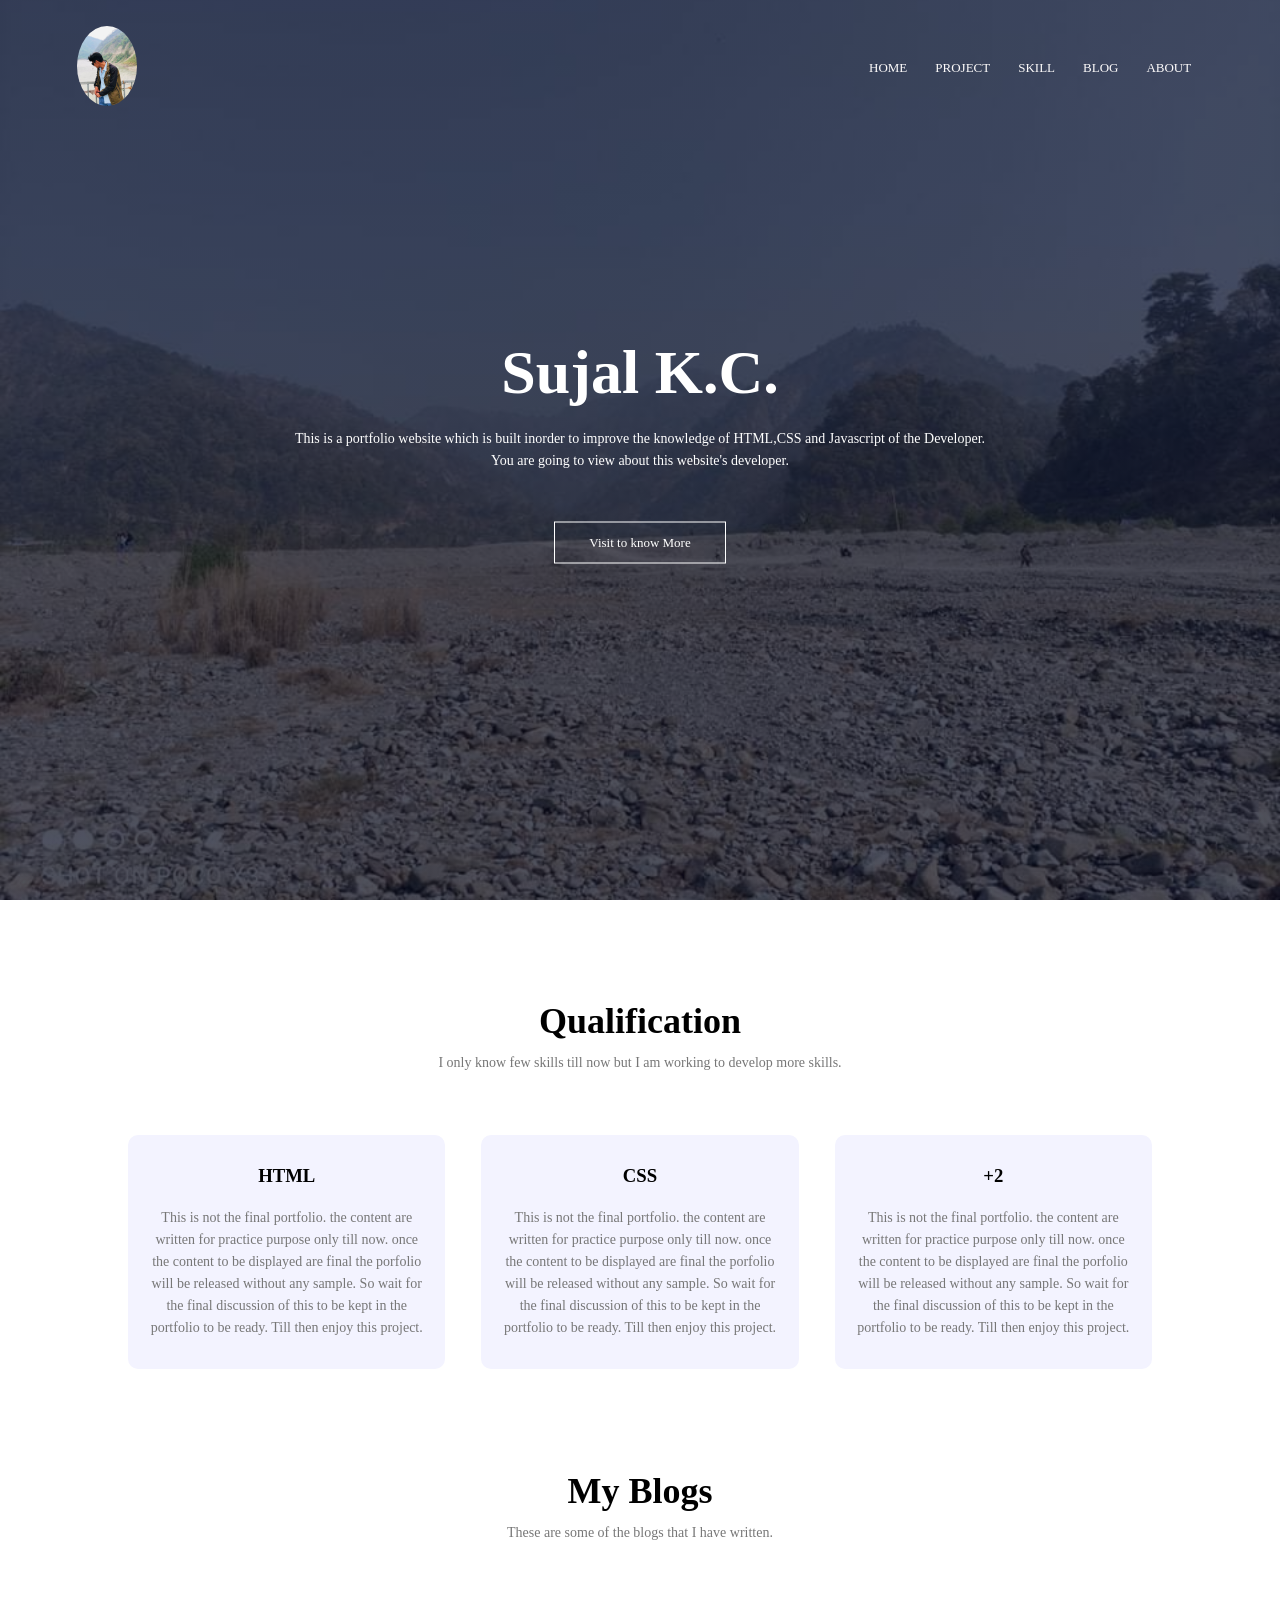
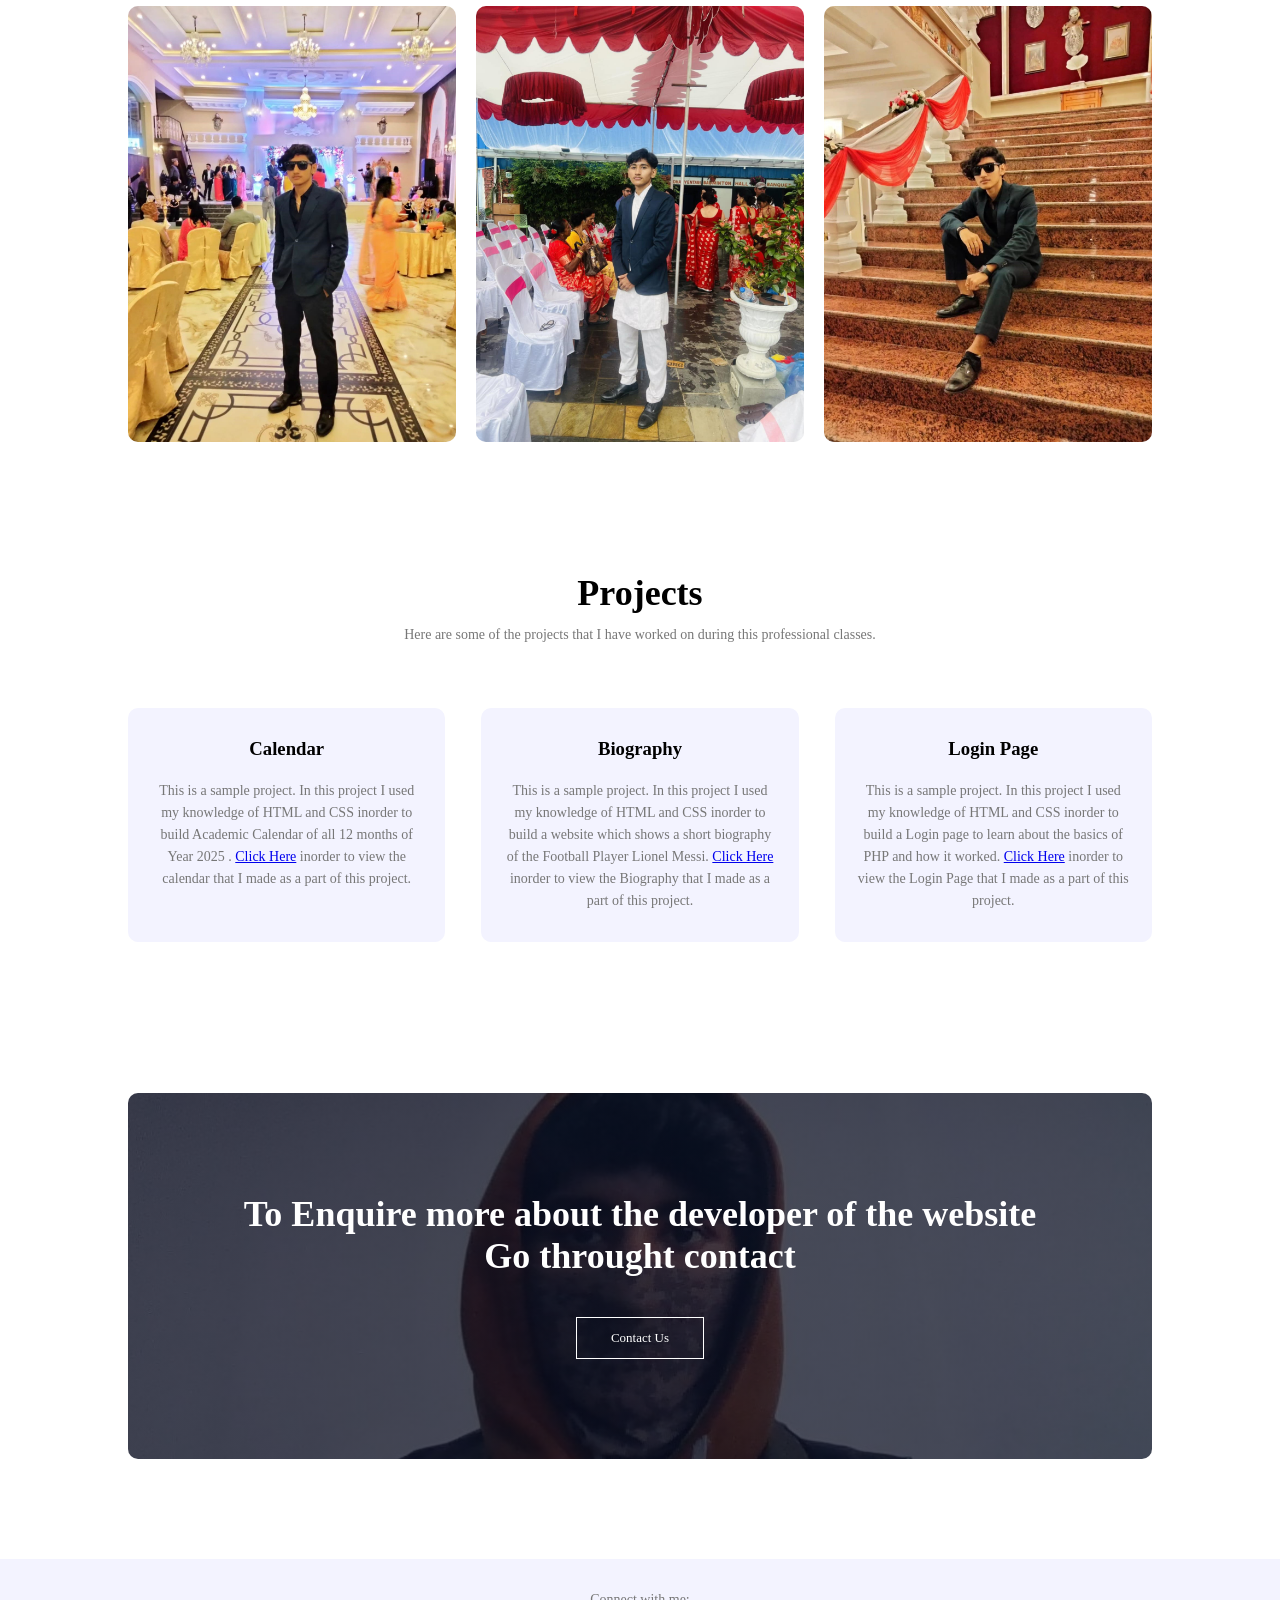
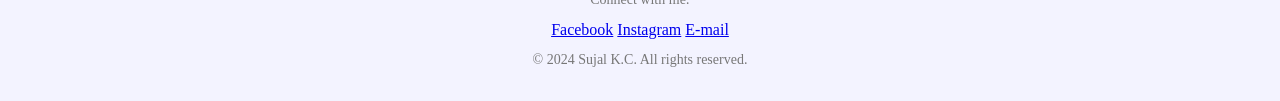
==== commit ceda5494: "Fix HTML structure and improve formatting" ====
--- a/index.html
+++ b/index.html
@@ -62,19 +62,19 @@
     <p>These are some of the blogs that I have written.</p>
     <div class="row">
         <div class="blogs-col">
-            <img src="c:\Users\dell\Desktop\Class\portfolio\blogprofile.jpg">
+            <img src="portfolio/blogprofile.jpg">
             <div class="layer">
                 <h3>Profile</h3>
             </div>
         </div>
         <div class="blogs-col">
-            <img src="c:\Users\dell\Desktop\Class\portfolio\blogs1.jpg">
+            <img src="portfolio\blogs1.jpg">
             <div class="layer">
                 <h3>My Thoughts</h3>
             </div>
         </div>
         <div class="blogs-col">
-            <img src="c:\Users\dell\Desktop\Class\portfolio\blogs2.jpg">
+            <img src="portfolio\blogs2.jpg">
             <div class="layer">
                 <h3>My Work</h3>
             </div>
@@ -156,3 +156,4 @@
 
 </html>
 
+
